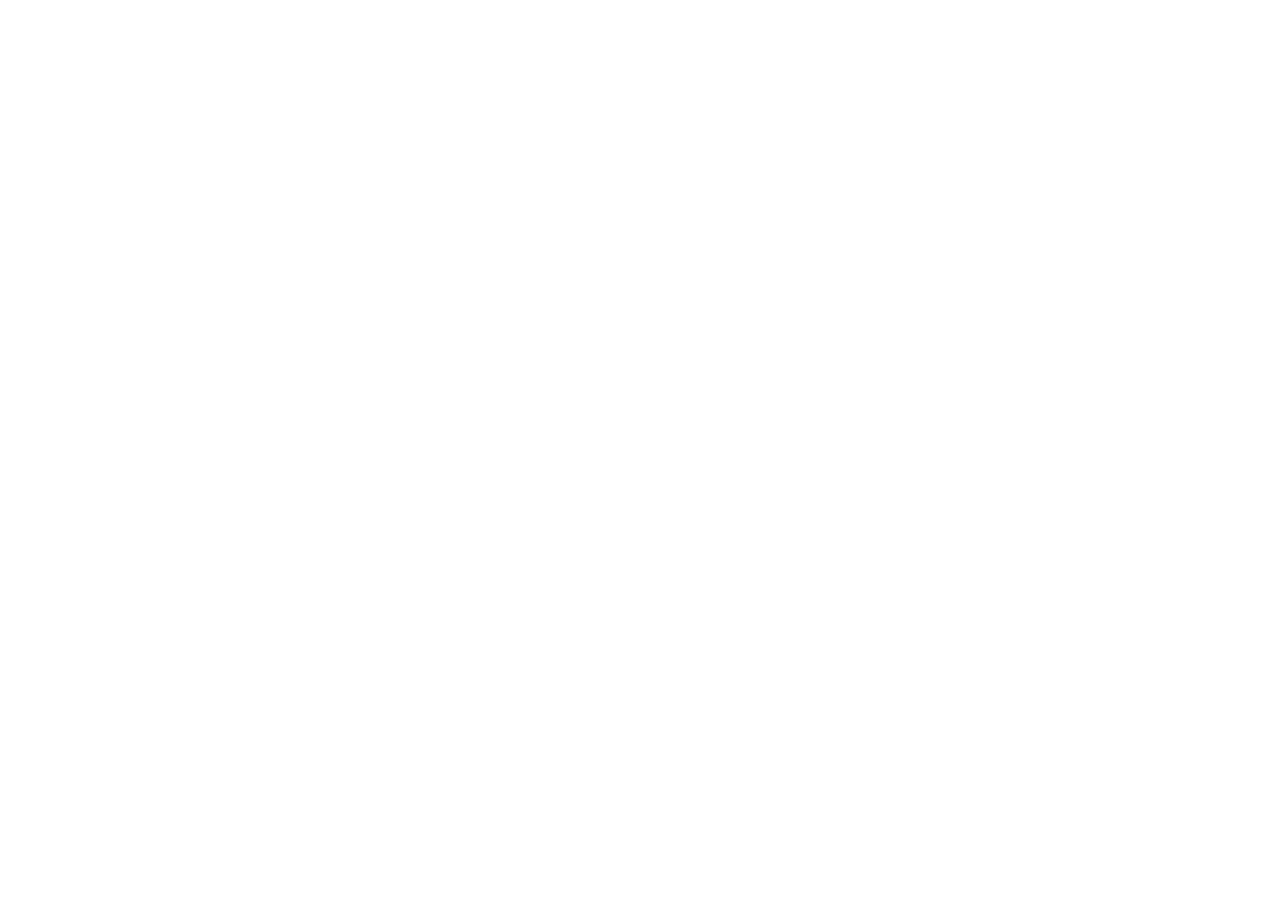
==== Grid-opdracht/index.html @ fd28035b "variables(color/file is te klein voor) toegevoegd in testimonial opdracht." ====
<!DOCTYPE html>
<html lang="en" dir="ltr">

<head>
    <meta charset="utf-8">
    <meta http-equiv="X-UA-Compatible" content="IE=edge">
    <link rel="stylesheet" href="css/styles.css">
    <title>Portfolio</title>
</head>

<body>
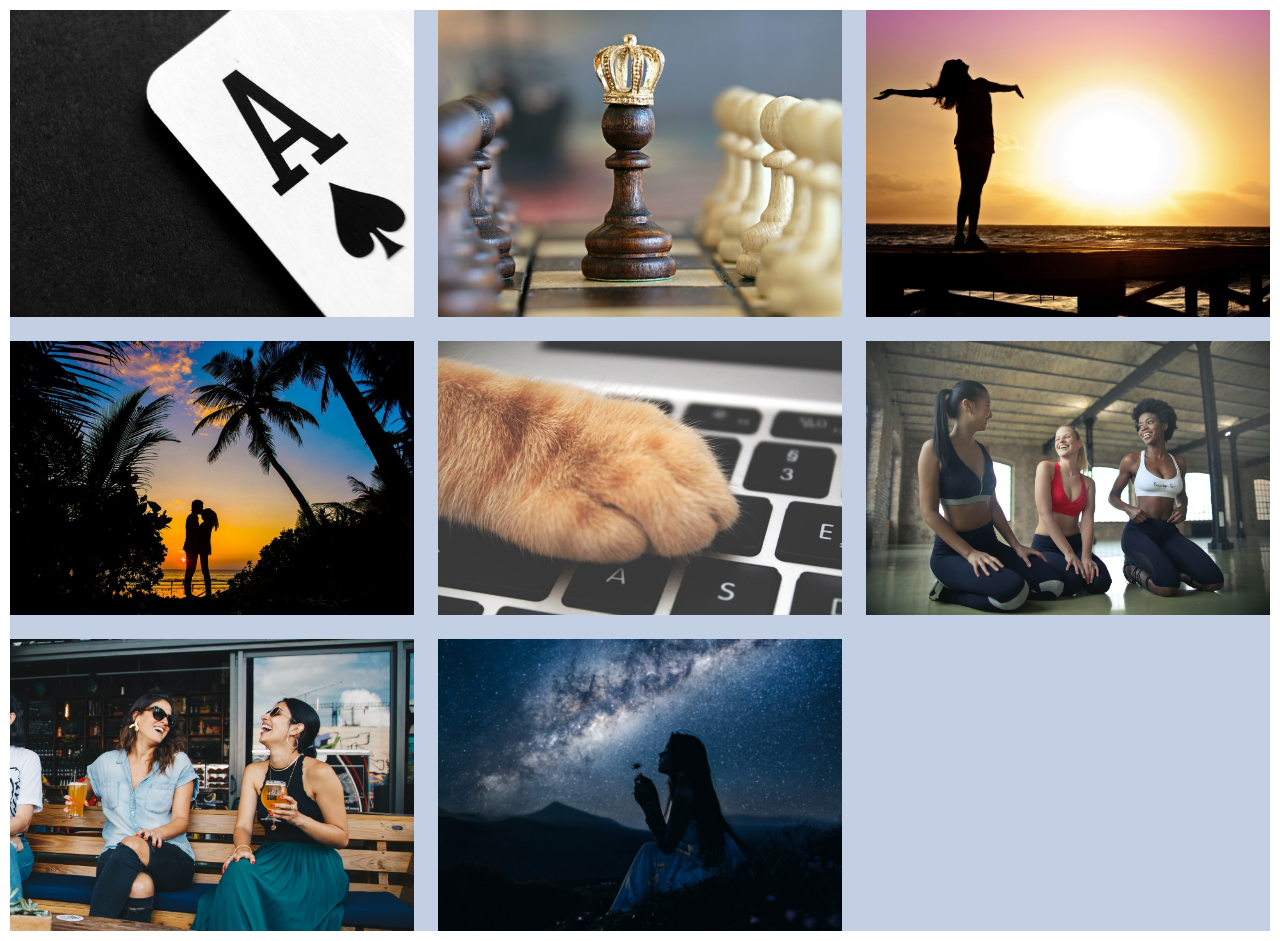
==== commit 51095be9: "aangepast" ====
--- a/Grid-opdracht/index.html
+++ b/Grid-opdracht/index.html
@@ -9,3 +9,34 @@
 </head>
 
 <body>
+
+
+
+    <div class="grid-container">
+
+        <div class="gallery">
+
+        <div><img class="photo" width="300px" src="images/ace.jpg" alt="ace"></div>
+        <div><img class="photo" width="300px" src="images/battle.game.jpg" alt="chess"></div>
+        <div><img class="photo" width="300px" src="images/dawn-sunset-women.jpg" alt="sunset"></div>
+        <div><img class="photo" width="300px" src="images/man-women-kissing.jpg" alt="couple kissing"></div>
+        <div><img class="photo" width="300px" src="images/orange-cat-foot.jpg" alt="orange cat"></div>
+        <div><img class="photo" width="300px" src="images/girlsingym.jpg" alt="girls"></div>
+        <div><img class="photo" width="300px" src="images/girls-bar.jpg" alt="girls in the bar"></div>
+        <div><img class="photo" width="300px" src="images/universum.png" alt="universum"></div>
+
+    </div>
+</div>
+
+
+</body>
+
+</html>
+
+<!-- img width van 300px maakt eingelijk  geen verschil in grid
+//note;object fit property only works if we set width and height properties//
+    .photos-container img {
+    width: 100%;
+    height: 100%;
+    object-fit:cover;
+} -->
--- a/Grid-opdracht/css/styles.css
+++ b/Grid-opdracht/css/styles.css
@@ -0,0 +1,40 @@
+* {
+    margin: 0;
+    padding: 0;
+    box-sizing: border-box;
+}
+
+body {
+    background-color: #c3cfe2;
+}
+
+.grid-container {
+    border: #fff solid 10px;
+    margin: auto;
+}
+
+.gallery {
+    display: grid;
+    grid-gap: 1.5rem;
+    grid-template-columns: repeat(1, 1fr);
+}
+
+.photo {
+    width: 100%;
+    height: 100%;
+    object-fit: cover;
+}
+
+@media only screen and (min-width: 768px) {
+    .gallery {
+        grid-template-columns: repeat(2, 1fr);
+        grid-gap: 1.5rem;
+    }
+}
+
+@media only screen and (min-width: 1024px) {
+    .gallery {
+        grid-template-columns: repeat(3, 1fr);
+        grid-gap: 1.5rem;
+    }
+}
